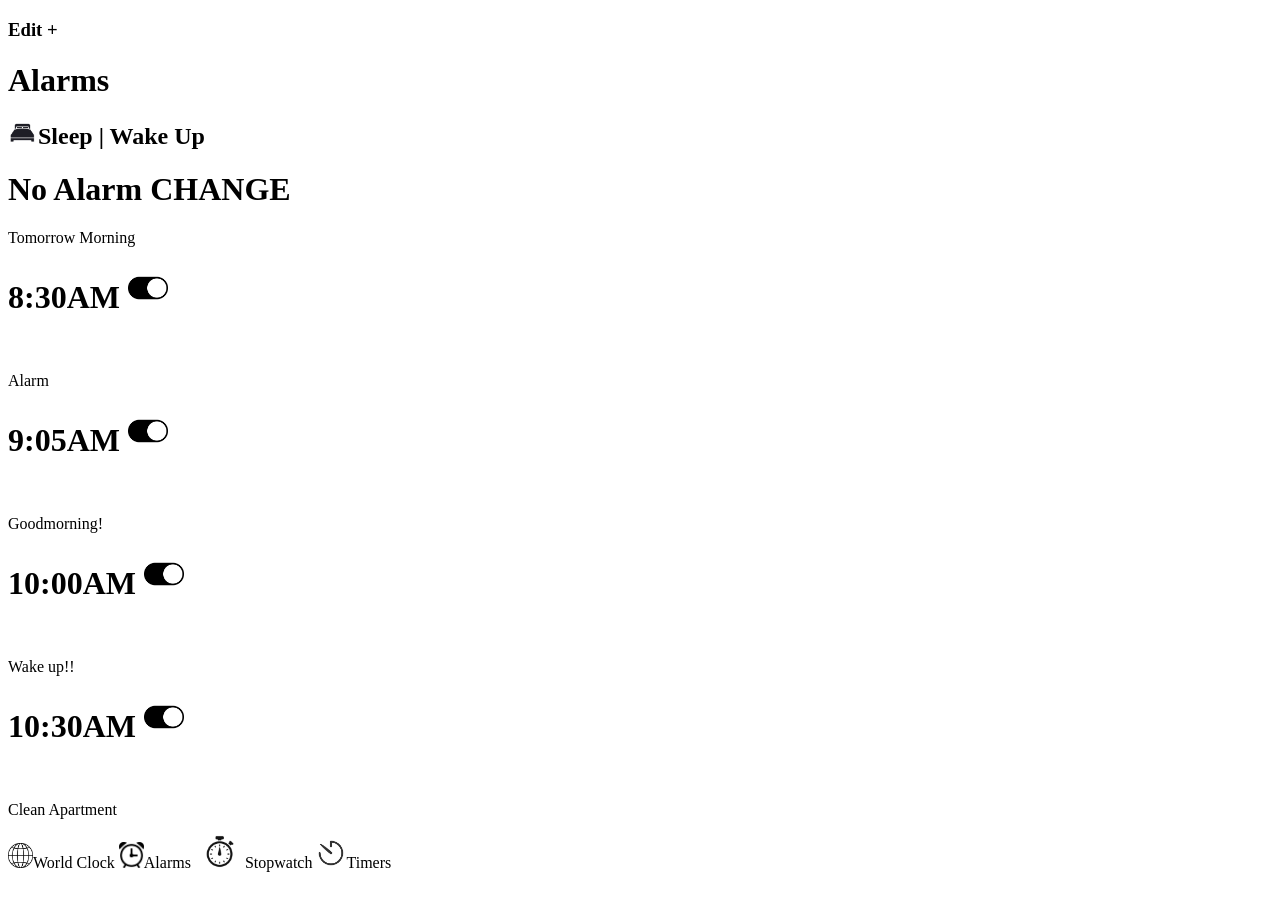
==== index.html @ 3549b413 "Add files via upload" ====
<!DOCTYPE html>
<html lang="en">
    <head>
        <title>Clock App</title>
    </head>
    <body>
       <h3>Edit +</h3>
        <h1><strong>Alarms</strong></h1>
        <h2><strong><a><img width="30" src="ClockAppIcons/bedicon.jpg" alt="Iphone Toggle icon"></a>Sleep | Wake Up</strong></h2>
       <h1>No Alarm CHANGE</h1>
       <p>Tomorrow Morning</p>
       <h1>8:30AM <a><img width="40" src="ClockAppIcons/toggleicon.jpg" alt="Iphone Toggle icon"></a></h1><br>
       <p>Alarm</p>
        <h1>9:05AM <a><img width="40" src="ClockAppIcons/toggleicon.jpg" alt="Iphone Toggle icon"></a></h1><br>
        <p>Goodmorning!</p>
        <h1>10:00AM <a><img width="40" src="ClockAppIcons/toggleicon.jpg" alt="Iphone Toggle icon"></a></h1><br>
        <p>Wake up!!</p>
        <h1>10:30AM <a><img width="40" src="ClockAppIcons/toggleicon.jpg" alt="Iphone Toggle icon"></a></h1><br>
        <p>Clean Apartment</p>

        <a><img width="25" src="ClockAppIcons/worldclockicon.jpg" alt="Icon of an outline of a globe only showing the ... lines north to south and east to west"></a>World Clock

        <a><img width="25" src="ClockAppIcons/alarmicon.png" alt="Icon of an outline of an Alarm clock"></a>Alarms

        <a><img width="50" src="ClockAppIcons/stopwatchicon.png" alt="Icon of an outline of a stopwatch"></a>Stopwatch

        <a><img width="30" src="ClockAppIcons/timericon.png" alt="Icon of an outline of a timer"></a>Timers
</body>
</html>
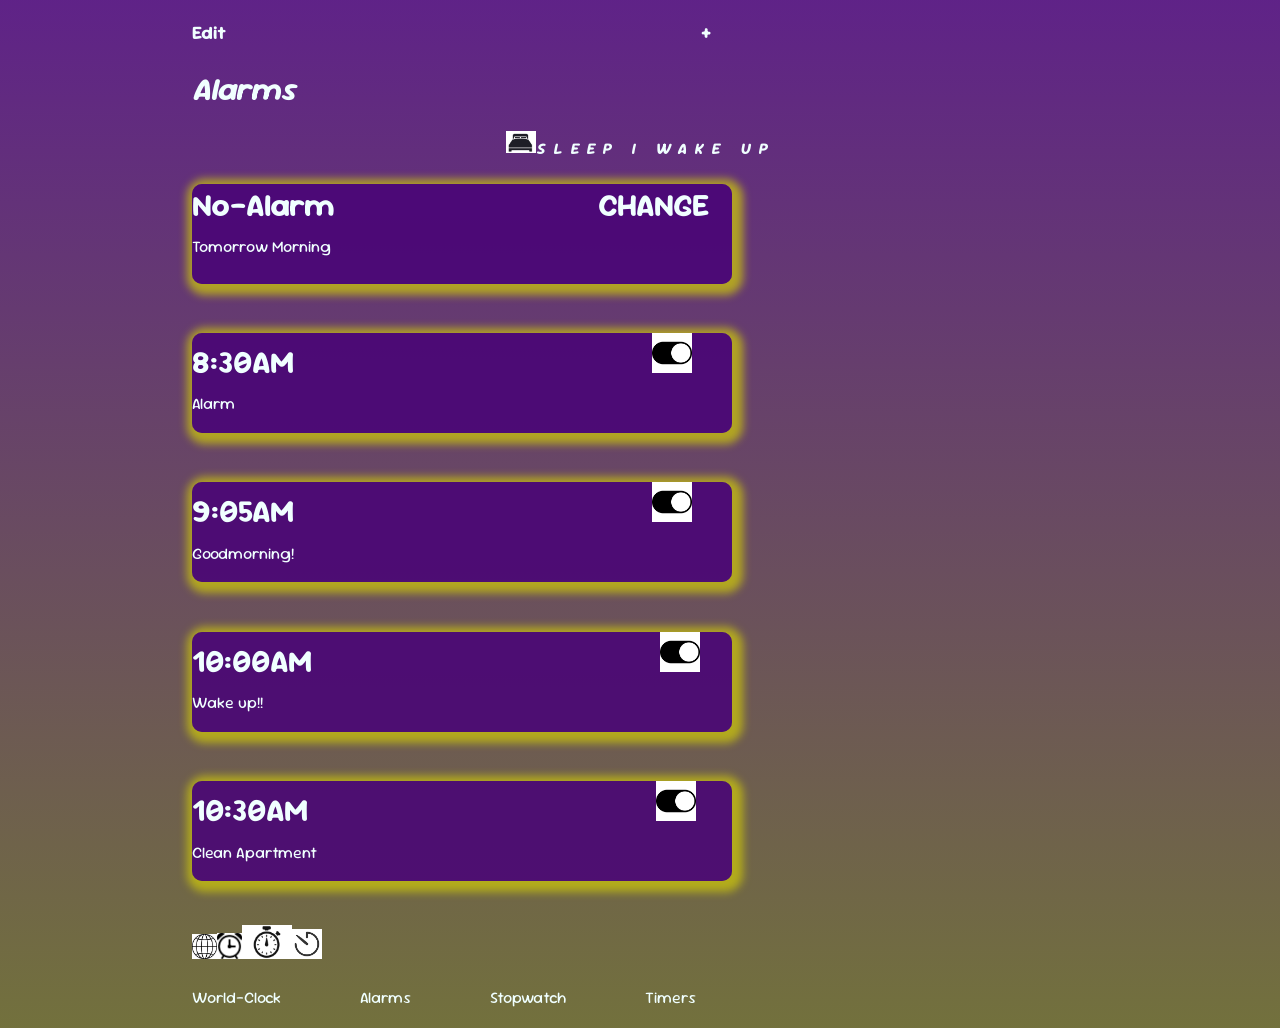
==== commit e055d418: "Add files via upload css add and html update" ====
--- a/index.html
+++ b/index.html
@@ -1,30 +1,33 @@
 <!DOCTYPE html>
 <html lang="en">
     <head>
+        <!--
+AI Use Disclosure:
+Tool(s): ChatGPT (free version)
+Purpose: to add linear gradient to background color, and identify what "Parse error" means and how to fix my code forth green bar! -->
         <title>Clock App</title>
+        <link rel="stylesheet" href="styles.css">
+        <link rel="preconnect" href="https://fonts.googleapis.com">
+<link rel="preconnect" href="https://fonts.gstatic.com" crossorigin>
+<link href="https://fonts.googleapis.com/css2?family=Sour+Gummy:ital,wght@0,100..900;1,100..900&display=swap" rel="stylesheet">
     </head>
     <body>
-       <h3>Edit +</h3>
+       <h3 class="one">Edit +</h3>
         <h1><strong>Alarms</strong></h1>
         <h2><strong><a><img width="30" src="ClockAppIcons/bedicon.jpg" alt="Iphone Toggle icon"></a>Sleep | Wake Up</strong></h2>
-       <h1>No Alarm CHANGE</h1>
-       <p>Tomorrow Morning</p>
-       <h1>8:30AM <a><img width="40" src="ClockAppIcons/toggleicon.jpg" alt="Iphone Toggle icon"></a></h1><br>
-       <p>Alarm</p>
-        <h1>9:05AM <a><img width="40" src="ClockAppIcons/toggleicon.jpg" alt="Iphone Toggle icon"></a></h1><br>
-        <p>Goodmorning!</p>
-        <h1>10:00AM <a><img width="40" src="ClockAppIcons/toggleicon.jpg" alt="Iphone Toggle icon"></a></h1><br>
-        <p>Wake up!!</p>
-        <h1>10:30AM <a><img width="40" src="ClockAppIcons/toggleicon.jpg" alt="Iphone Toggle icon"></a></h1><br>
-        <p>Clean Apartment</p>
+        <div class="a"><h1 class="one">No-Alarm CHANGE</h1>
+       <p>Tomorrow Morning</p></div></br>
+       <div class="b"><h1 class="two">8:30AM <a><img width="40" src="ClockAppIcons/toggleicon.jpg" alt="Iphone Toggle icon"></a></h1>
+       <p>Alarm</p></div></br>
+       <div class="b"><h1 class="two">9:05AM <a><img width="40" src="ClockAppIcons/toggleicon.jpg" alt="Iphone Toggle icon"></a></h1>
+        <p>Goodmorning!</p></div></br>
+        <div class="b"><h1 class="three">10:00AM <a><img width="40" src="ClockAppIcons/toggleicon.jpg" alt="Iphone Toggle icon"></a></h1>
+        <p>Wake up!!</p></div><br>
+        <div class="b"><h1 class="three">10:30AM <a><img width="40" src="ClockAppIcons/toggleicon.jpg" alt="Iphone Toggle icon"></a></h1>
+        <p>Clean Apartment</p></div><br>
 
-        <a><img width="25" src="ClockAppIcons/worldclockicon.jpg" alt="Icon of an outline of a globe only showing the ... lines north to south and east to west"></a>World Clock
-
-        <a><img width="25" src="ClockAppIcons/alarmicon.png" alt="Icon of an outline of an Alarm clock"></a>Alarms
-
-        <a><img width="50" src="ClockAppIcons/stopwatchicon.png" alt="Icon of an outline of a stopwatch"></a>Stopwatch
-
-        <a><img width="30" src="ClockAppIcons/timericon.png" alt="Icon of an outline of a timer"></a>Timers
+        <p><a><img width="25" src="ClockAppIcons/worldclockicon.jpg" alt="Icon of an outline of a globe only showing the ... lines north to south and east to west"><img width="25" src="ClockAppIcons/alarmicon.png" alt="Icon of an outline of an Alarm clock"><img width="50" src="ClockAppIcons/stopwatchicon.png" alt="Icon of an outline of a stopwatch"><img width="30" src="ClockAppIcons/timericon.png" alt="Icon of an outline of a timer"></a></p>
+            <p class="one">World-Clock Alarms Stopwatch Timers</p> 
 </body>
 </html>
 
--- a/styles.css
+++ b/styles.css
@@ -0,0 +1,64 @@
+div{
+    height: 100px;
+    width: 540px;
+    border-radius: 10px;
+    background-color: rgba(73, 4, 119, 0.88);
+    box-shadow: 3px 3px 8px 8px rgba(198, 192, 16, 0.78);
+}
+div.a {
+    line-height: 10%;
+  }
+  div.b {
+    line-height: 10%;
+  }
+  div.c {
+    line-height: 5%;
+  }
+h3.one {
+    word-spacing: 470px;
+  }
+  h1.one {
+    word-spacing: 255px;
+  }   
+  h1.two {
+    word-spacing: 350px;
+  }  
+  h1.three {
+    word-spacing: 340px;
+  }  
+  p.one {
+    word-spacing: 75px;
+  }  
+body {
+   font-family: "Sour Gummy", sans-serif;
+    font-size: 100%;
+    color:azure;
+    line-height: 175%;
+    margin: 0 15% 0;
+    background: linear-gradient(to bottom, rgba(73, 4, 119, 0.88), rgba(75, 73, 6, 0.78));
+    
+}
+
+h1 {
+    font-family: "Sour Gummy", sans-serif;
+  font: bold 1.5em "Sour Gummy", sans-serif;
+  font-size: 200%;
+  
+}
+h2 {
+  font-size: 1em;
+  text-transform: uppercase;
+  letter-spacing: .5em;
+  text-align:center;
+
+}
+
+strong {
+  font-style: italic;
+}
+
+
+
+
+
+
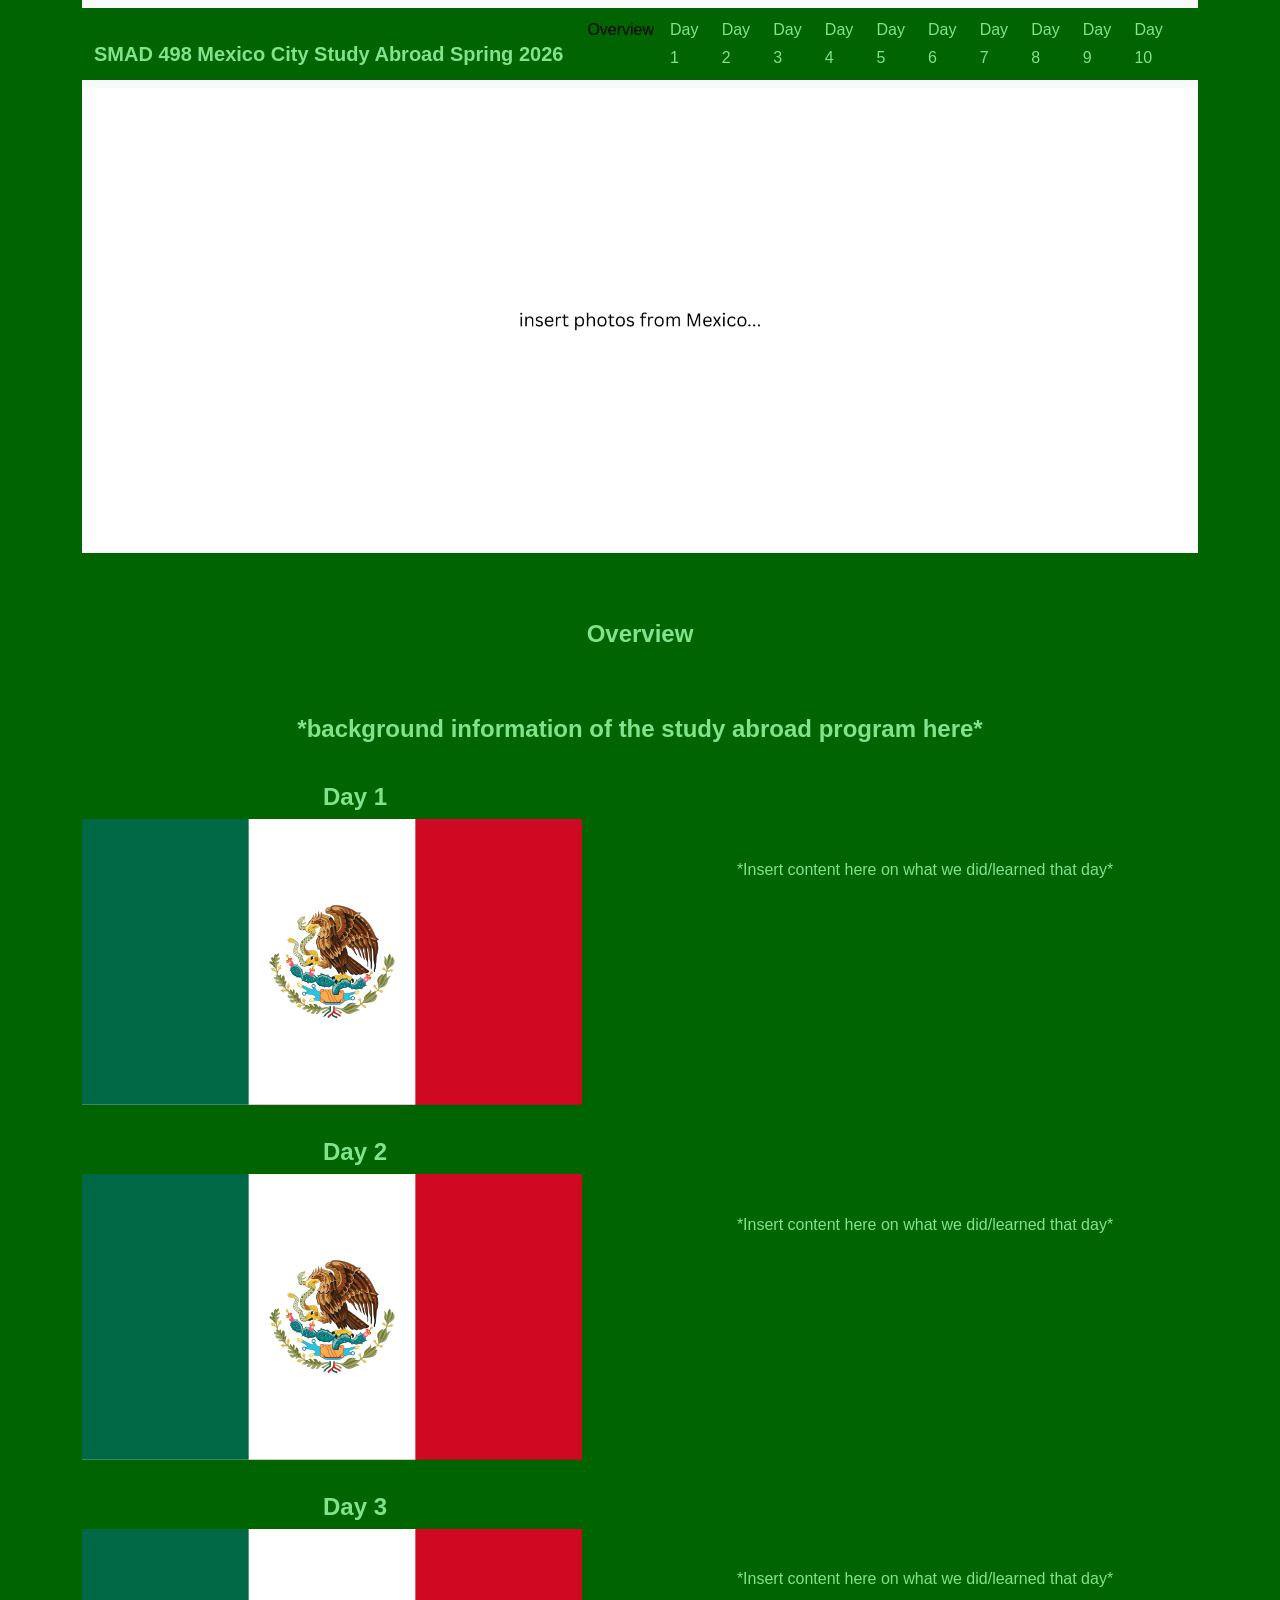
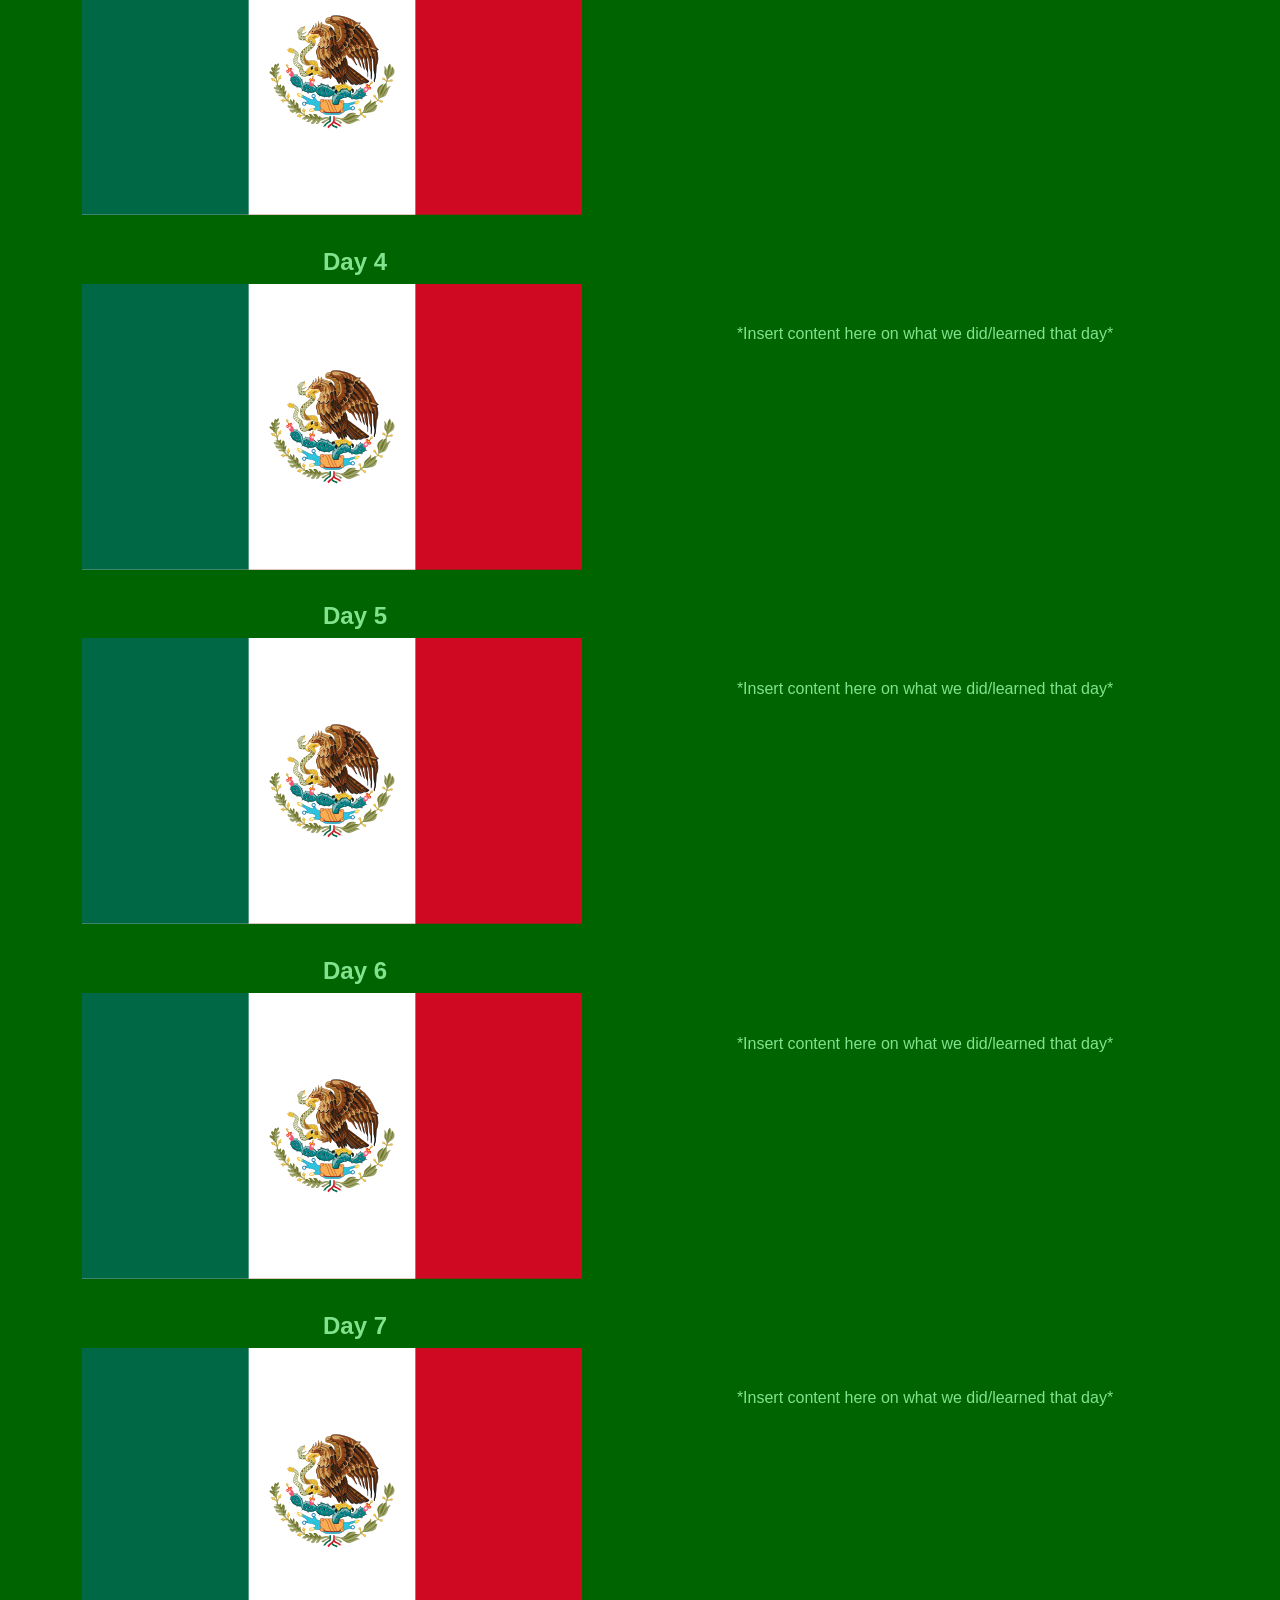
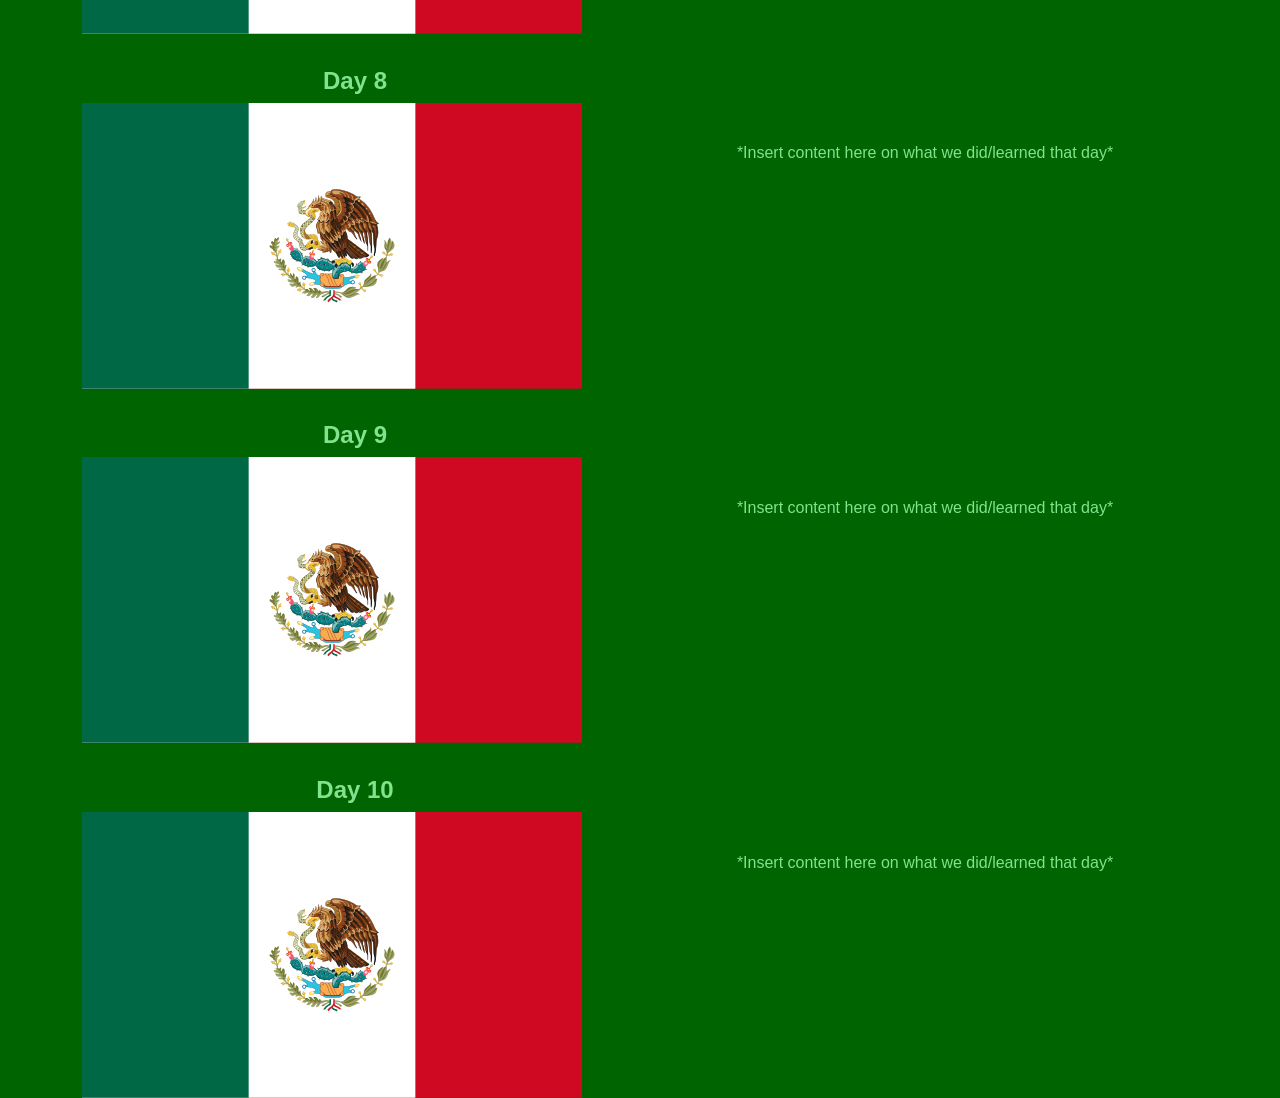
==== commit 736e3c16: "bootstrap submission changed project completely..." ====
--- a/index.html
+++ b/index.html
@@ -1,34 +1,207 @@
-<!DOCTYPE html>
+<!doctype html>
 <html lang="en">
-    <head>
-        <!--
+  <head>
+    <!--
 AI Use Disclosure:
 Tool(s): ChatGPT (free version)
-Purpose: to add linear gradient to background color, and identify what "Parse error" means and how to fix my code forth green bar! -->
-        <title>Clock App</title>
-        <link rel="stylesheet" href="styles.css">
-        <link rel="preconnect" href="https://fonts.googleapis.com">
-<link rel="preconnect" href="https://fonts.gstatic.com" crossorigin>
-<link href="https://fonts.googleapis.com/css2?family=Sour+Gummy:ital,wght@0,100..900;1,100..900&display=swap" rel="stylesheet">
-    </head>
-    <body>
-       <h3 class="one">Edit +</h3>
-        <h1><strong>Alarms</strong></h1>
-        <h2><strong><a><img width="30" src="ClockAppIcons/bedicon.jpg" alt="Iphone Toggle icon"></a>Sleep | Wake Up</strong></h2>
-        <div class="a"><h1 class="one">No-Alarm CHANGE</h1>
-       <p>Tomorrow Morning</p></div></br>
-       <div class="b"><h1 class="two">8:30AM <a><img width="40" src="ClockAppIcons/toggleicon.jpg" alt="Iphone Toggle icon"></a></h1>
-       <p>Alarm</p></div></br>
-       <div class="b"><h1 class="two">9:05AM <a><img width="40" src="ClockAppIcons/toggleicon.jpg" alt="Iphone Toggle icon"></a></h1>
-        <p>Goodmorning!</p></div></br>
-        <div class="b"><h1 class="three">10:00AM <a><img width="40" src="ClockAppIcons/toggleicon.jpg" alt="Iphone Toggle icon"></a></h1>
-        <p>Wake up!!</p></div><br>
-        <div class="b"><h1 class="three">10:30AM <a><img width="40" src="ClockAppIcons/toggleicon.jpg" alt="Iphone Toggle icon"></a></h1>
-        <p>Clean Apartment</p></div><br>
-
-        <p><a><img width="25" src="ClockAppIcons/worldclockicon.jpg" alt="Icon of an outline of a globe only showing the ... lines north to south and east to west"><img width="25" src="ClockAppIcons/alarmicon.png" alt="Icon of an outline of an Alarm clock"><img width="50" src="ClockAppIcons/stopwatchicon.png" alt="Icon of an outline of a stopwatch"><img width="30" src="ClockAppIcons/timericon.png" alt="Icon of an outline of a timer"></a></p>
-            <p class="one">World-Clock Alarms Stopwatch Timers</p> 
-</body>
+Purpose: ... -->
+    <meta charset="utf-8">
+    <meta name="viewport" content="width=device-width, initial-scale=1">
+    <meta name="description" content="CDMX SMAD 498 Study Abroad">
+    <meta name="author" content="Kamerin McCabe">
+    <title>CDMX SMAD 498 Study Abroad</title>
+
+   <!-- Bootstrap v5.3.8 -->
+   <!-- LOAD BOOTSTRAP CSS - DO NOT DELETE -->
+    <link href="https://cdn.jsdelivr.net/npm/bootstrap@5.3.8/dist/css/bootstrap.min.css" rel="stylesheet" integrity="sha384-sRIl4kxILFvY47J16cr9ZwB07vP4J8+LH7qKQnuqkuIAvNWLzeN8tE5YBujZqJLB" crossorigin="anonymous">
+   <!-- END LOADING BOOTSTRAP CSS -->
+    
+   <!-- Custom styles - add your own CSS to this stylesheet -->
+    <link href="style.css" rel="stylesheet">
+  </head>
+  <body>
+    <div class="container">
+      <div class="row">
+        <div class="col-lg-12">
+
+ <nav class="navbar navbar-expand-lg bg-body-tertiary">
+      <div class="container">
+        <a class="navbar-brand" href="#"><h1>SMAD 498 Mexico City Study Abroad Spring 2026</h1></a>
+        <button class="navbar-toggler" type="button" data-bs-toggle="collapse" data-bs-target="#navbarNav" aria-controls="navbarNav" aria-expanded="false" aria-label="Toggle navigation">
+          <span class="navbar-toggler-icon"></span>
+        </button>
+        <div class="collapse navbar-collapse" id="navbarNav">
+          <ul class="navbar-nav">
+          <li class="nav justify-content-center">
+
+            <li class="nav-item">
+              <a class="nav-link active" aria-current="page" href="#">Overview</a>
+            </li>
+            <li class="nav-item">
+              <a class="nav-link" href="#">Day 1</a>
+            </li>
+            <li class="nav-item">
+              <a class="nav-link" href="#">Day 2</a>
+            </li>
+            <li class="nav-item">
+              <a class="nav-link" href="#">Day 3</a>
+            </li>
+            <li class="nav-item">
+              <a class="nav-link" href="#">Day 4</a>
+            </li><li class="nav-item">
+              <a class="nav-link" href="#">Day 5</a>
+            </li><li class="nav-item">
+              <a class="nav-link" href="#">Day 6</a>
+            </li><li class="nav-item">
+              <a class="nav-link" href="#">Day 7</a>
+            </li><li class="nav-item">
+              <a class="nav-link" href="#">Day 8</a>
+            </li><li class="nav-item">
+              <a class="nav-link" href="#">Day 9</a>
+            </li><li class="nav-item">
+              <a class="nav-link" href="#">Day 10</a>
+            </li>
+          </ul>
+        </div>
+      </div>
+    </nav> <!--nav bar end-->
+  
+  <div class="row"><div class="col-lg-12">
+    <div id="carouselExample" class="carousel slide">
+      <div class="carousel-inner">
+        <div class="carousel-item active">
+          <img src="1.png" class="d-block w-100" alt="mexico1">
+        </div>
+        <div class="carousel-item">
+          <img src="2.png" class="d-block w-100" alt="mexico2">
+        </div>
+        <div class="carousel-item">
+          <img src="3.png" class="d-block w-100" alt="mexico3">
+        </div>
+      </div>
+      <button class="carousel-control-prev" type="button" data-bs-target="#carouselExample" data-bs-slide="prev">
+        <span class="carousel-control-prev-icon" aria-hidden="true"></span>
+        <span class="visually-hidden">Previous</span>
+      </button>
+      <button class="carousel-control-next" type="button" data-bs-target="#carouselExample" data-bs-slide="next">
+        <span class="carousel-control-next-icon" aria-hidden="true"></span>
+        <span class="visually-hidden">Next</span>
+      </button></div>
+    </div> <!--carousel end-->
+  </div> <!--row end-->
+  <div class="row">
+<div class="col-lg-12">
+<h2>Overview</h2> 
+<h2>*background information of the study abroad program here*</h2>
+</div> <!--end overview content-->
+</div> <!--row overview end-->
+
+<div class="row">
+<div class="col-lg-6">
+<h2>Day 1</h2>
+<img src="500px-Flag_of_Mexico.svg.png" alt="...">
+</div> <!-- end day 1 photo-->
+<div class="col-lg-6">
+  <h3>*Insert content here on what we did/learned that day*</h3>
+</div> <!-- end day 1 content-->
+</div> <!--row day 1 end-->
+
+<div class="row">
+  <div class="col-lg-6">
+    <h2>Day 2</h2>
+    <img src="500px-Flag_of_Mexico.svg.png" alt="...">
+  </div> <!-- end day 2 photo-->
+  <div class="col-lg-6">
+  <h3>*Insert content here on what we did/learned that day*</h3>
+  </div> <!-- end day 2 content-->
+  </div> <!--row day 2 end-->
+
+  <div class="row">
+    <div class="col-lg-6">
+      <h2>Day 3</h2>
+      <img src="500px-Flag_of_Mexico.svg.png" alt="...">
+    </div> <!-- end day 3 photo-->
+    <div class="col-lg-6">
+      <h3>*Insert content here on what we did/learned that day*</h3>
+    </div> <!-- end day 3 content-->
+    </div> <!--row day 3 end-->
+
+    <div class="row">
+      <div class="col-lg-6">
+        <h2>Day 4</h2>
+        <img src="500px-Flag_of_Mexico.svg.png" alt="...">
+      </div> <!-- end day 4 photo-->
+      <div class="col-lg-6">
+        <h3>*Insert content here on what we did/learned that day*</h3>
+      </div> <!-- end day 4 content-->
+      </div> <!--row day 4 end-->
+
+      <div class="row">
+        <div class="col-lg-6">
+          <h2>Day 5</h2>
+          <img src="500px-Flag_of_Mexico.svg.png" alt="...">
+        </div> <!-- end day 5 photo-->
+        <div class="col-lg-6">
+          <h3>*Insert content here on what we did/learned that day*</h3>
+        </div> <!-- end day 5 content-->
+        </div> <!--row day 5 end-->
+
+        <div class="row">
+          <div class="col-lg-6">
+            <h2>Day 6</h2>
+            <img src="500px-Flag_of_Mexico.svg.png" alt="...">
+          </div> <!-- end day 6 photo-->
+          <div class="col-lg-6">
+            <h3>*Insert content here on what we did/learned that day*</h3>
+          </div> <!-- end day 6 content-->
+          </div> <!--row day 6 end-->
+
+          <div class="row">
+            <div class="col-lg-6">
+              <h2>Day 7</h2>
+              <img src="500px-Flag_of_Mexico.svg.png" alt="...">
+            </div> <!-- end day 7 photo-->
+            <div class="col-lg-6">
+              <h3>*Insert content here on what we did/learned that day*</h3>
+            </div> <!-- end day 7 content-->
+            </div> <!--row day 7 end-->
+
+            <div class="row">
+              <div class="col-lg-6">
+                <h2>Day 8</h2>
+                <img src="500px-Flag_of_Mexico.svg.png" alt="...">
+              </div> <!-- end day 8 photo-->
+              <div class="col-lg-6">
+                <h3>*Insert content here on what we did/learned that day*</h3>
+              </div> <!-- end day 8 content-->
+              </div> <!--row day 8 end-->
+              <div class="row">
+                <div class="col-lg-6">
+                  <h2>Day 9</h2>
+                  <img src="500px-Flag_of_Mexico.svg.png" alt="...">
+                </div> <!-- end day 9 photo-->
+                <div class="col-lg-6">
+                  <h3>*Insert content here on what we did/learned that day*</h3>
+                </div> <!-- end day 9 content-->
+                </div> <!--row day 9 end-->
+
+                <div class="row">
+                  <div class="col-lg-6">
+                    <h2>Day 10</h2>
+                    <img src="500px-Flag_of_Mexico.svg.png" alt="...">
+                  </div> <!-- end day 10 photo-->
+                  <div class="col-lg-6">
+                    <h3>*Insert content here on what we did/learned that day*</h3>
+                  </div> <!-- end day 10 content-->
+                  </div> <!--row day 10 end-->
+                </div>
+              </div>
+    </div> <!--container end-->
+
+
+<!-- LOAD BOOTSTRAP JAVASCRIPT - DO NOT DELETE -->
+<script src="https://cdn.jsdelivr.net/npm/bootstrap@5.3.8/dist/js/bootstrap.bundle.min.js" integrity="sha384-FKyoEForCGlyvwx9Hj09JcYn3nv7wiPVlz7YYwJrWVcXK/BmnVDxM+D2scQbITxI" crossorigin="anonymous"></script>
+<!-- END LOADING BOOTSTRAP JAVASCRIPT -->
+      
+  </body>
 </html>
-
-
--- a/style.css
+++ b/style.css
@@ -0,0 +1,56 @@
+/* ADD YOUR CUSTOM CSS TO THIS FILE BELOW */
+
+
+body{
+    background-color: darkgreen;
+    font-family: "Sour Gummy", sans-serif;
+    font-size: 100%;
+    color:#82e28d;
+    line-height: 175%;
+    
+}
+.nav-link{
+    display: block;
+    font-family: "Sour Gummy", sans-serif;
+    color:#82e28d
+   
+}
+    
+h1 {
+    font-family: "Sour Gummy", sans-serif;
+  font: bold 1.5em "Sour Gummy", sans-serif;
+  font-size: 100%;
+  text-align: center;
+  margin-top: 6%;
+  color: #82e28d;
+  
+}
+h2 {
+    font-family: "Sour Gummy", sans-serif;
+    font: bold 1.5em "Sour Gummy", sans-serif;
+    font-size: 150%;
+    text-align: center;
+    margin-top: 6%;
+    color: #82e28d;
+
+
+}
+h3{
+    font-family: "Sour Gummy", sans-serif;
+  font-size: 1em;
+  letter-spacing: 0em;
+  text-align:center;
+  margin-top: 20%;
+  margin-bottom: 10%;
+}
+h4{
+    font-family: "Sour Gummy", sans-serif;
+    font-size: 1em;
+    letter-spacing: 0em;
+    text-align:center;
+    margin-bottom: 10%;
+}
+div{
+    background-color: darkgreen;
+    
+}
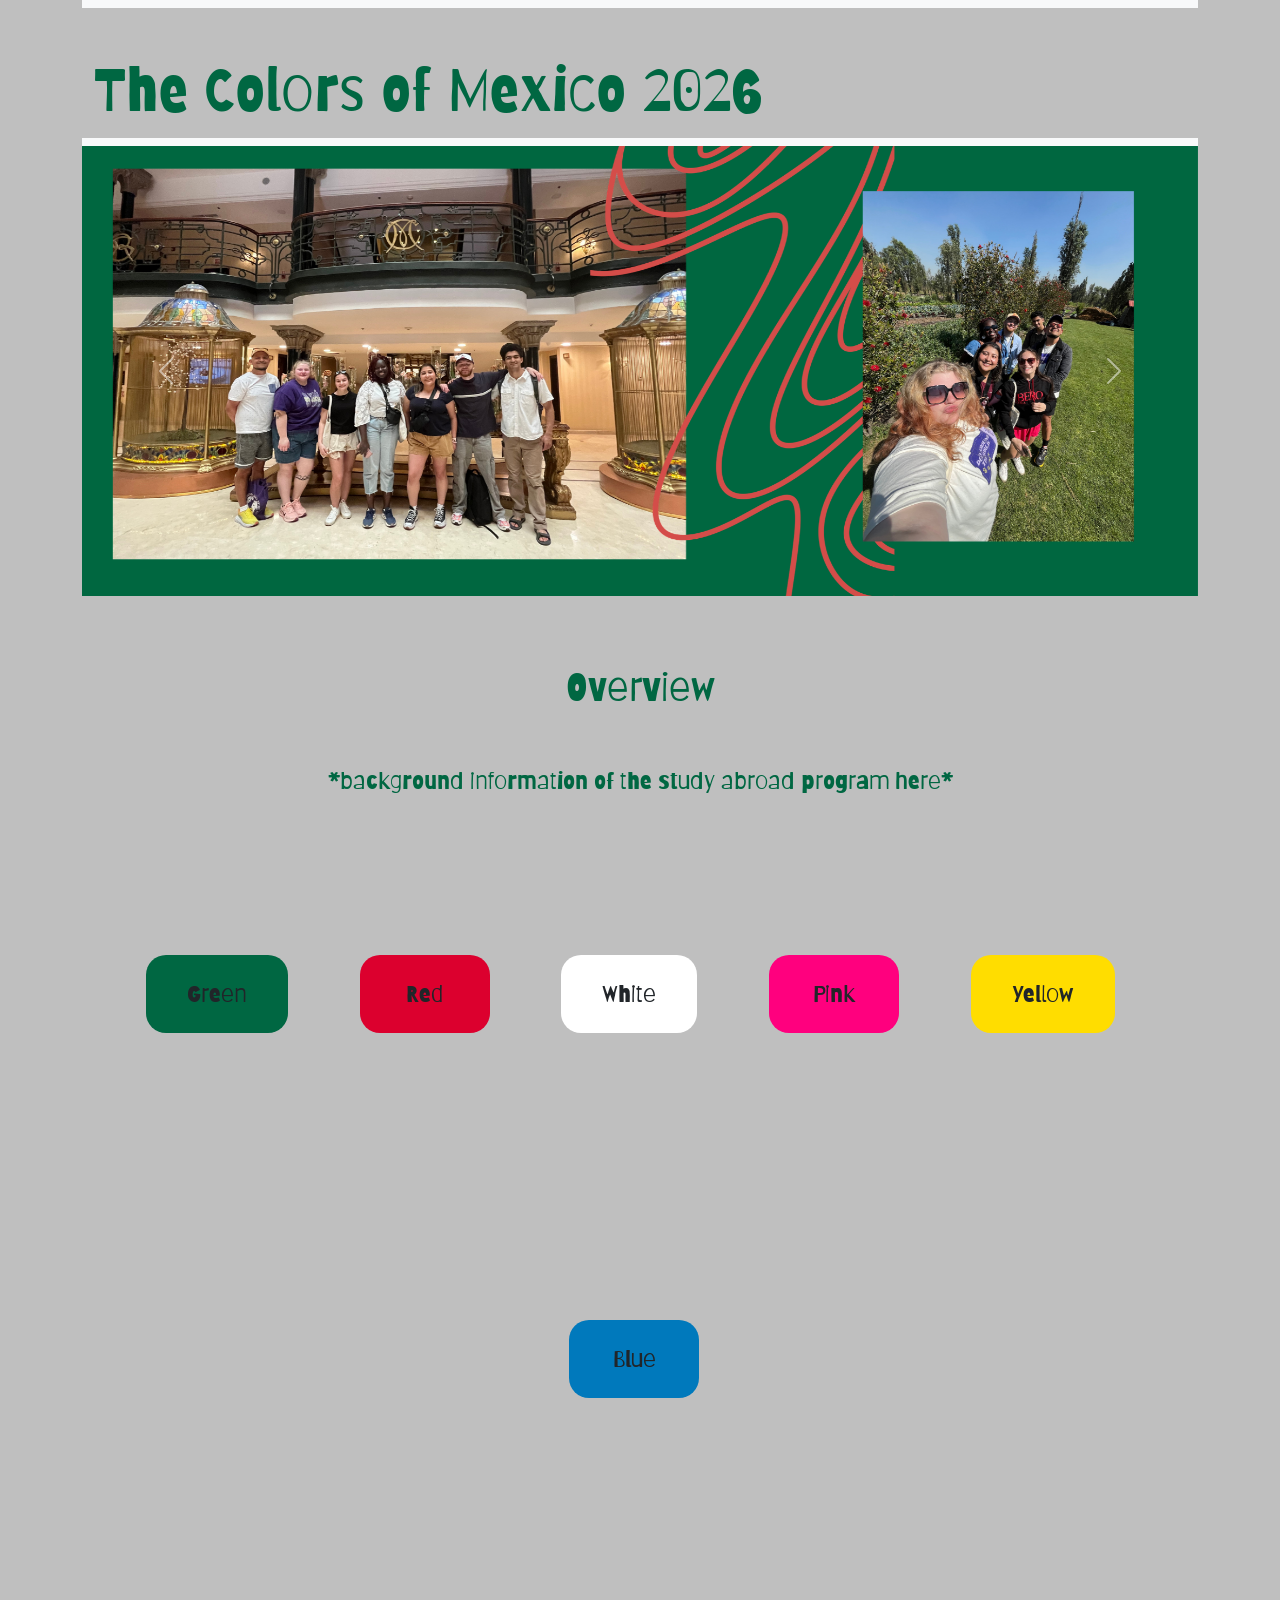
==== commit 1b3905f1: "Add files via upload updated "colors of Mexico" website" ====
--- a/index.html
+++ b/index.html
@@ -3,7 +3,7 @@
   <head>
     <!--
 AI Use Disclosure:
-Tool(s): ChatGPT (free version)
+Tool(s): Claude (Free Version), Google Gemini (Free Version), ChatGPT (Free Version)
 Purpose: ... -->
     <meta charset="utf-8">
     <meta name="viewport" content="width=device-width, initial-scale=1">
@@ -18,49 +18,21 @@
     
    <!-- Custom styles - add your own CSS to this stylesheet -->
     <link href="style.css" rel="stylesheet">
+    <link rel="preconnect" href="https://fonts.googleapis.com">
+<link rel="preconnect" href="https://fonts.gstatic.com" crossorigin>
+<link href="https://fonts.googleapis.com/css2?family=Barriecito&display=swap" rel="stylesheet">
   </head>
   <body>
     <div class="container">
       <div class="row">
         <div class="col-lg-12">
 
- <nav class="navbar navbar-expand-lg bg-body-tertiary">
+ <nav class="navbar bg-body-tertiary">
       <div class="container">
-        <a class="navbar-brand" href="#"><h1>SMAD 498 Mexico City Study Abroad Spring 2026</h1></a>
-        <button class="navbar-toggler" type="button" data-bs-toggle="collapse" data-bs-target="#navbarNav" aria-controls="navbarNav" aria-expanded="false" aria-label="Toggle navigation">
-          <span class="navbar-toggler-icon"></span>
-        </button>
+        <a class="navbar-brand" href="#"><h1>The Colors of Mexico 2026</h1></a>
         <div class="collapse navbar-collapse" id="navbarNav">
           <ul class="navbar-nav">
           <li class="nav justify-content-center">
-
-            <li class="nav-item">
-              <a class="nav-link active" aria-current="page" href="#">Overview</a>
-            </li>
-            <li class="nav-item">
-              <a class="nav-link" href="#">Day 1</a>
-            </li>
-            <li class="nav-item">
-              <a class="nav-link" href="#">Day 2</a>
-            </li>
-            <li class="nav-item">
-              <a class="nav-link" href="#">Day 3</a>
-            </li>
-            <li class="nav-item">
-              <a class="nav-link" href="#">Day 4</a>
-            </li><li class="nav-item">
-              <a class="nav-link" href="#">Day 5</a>
-            </li><li class="nav-item">
-              <a class="nav-link" href="#">Day 6</a>
-            </li><li class="nav-item">
-              <a class="nav-link" href="#">Day 7</a>
-            </li><li class="nav-item">
-              <a class="nav-link" href="#">Day 8</a>
-            </li><li class="nav-item">
-              <a class="nav-link" href="#">Day 9</a>
-            </li><li class="nav-item">
-              <a class="nav-link" href="#">Day 10</a>
-            </li>
           </ul>
         </div>
       </div>
@@ -70,13 +42,13 @@
     <div id="carouselExample" class="carousel slide">
       <div class="carousel-inner">
         <div class="carousel-item active">
-          <img src="1.png" class="d-block w-100" alt="mexico1">
+          <img src="mex1.png" class="d-block w-100" alt="mexico1">
         </div>
         <div class="carousel-item">
-          <img src="2.png" class="d-block w-100" alt="mexico2">
+          <img src="mex2.png" class="d-block w-100" alt="mexico2">
         </div>
         <div class="carousel-item">
-          <img src="3.png" class="d-block w-100" alt="mexico3">
+          <img src="mex3.png" class="d-block w-100" alt="mexico3">
         </div>
       </div>
       <button class="carousel-control-prev" type="button" data-bs-target="#carouselExample" data-bs-slide="prev">
@@ -92,116 +64,162 @@
   <div class="row">
 <div class="col-lg-12">
 <h2>Overview</h2> 
-<h2>*background information of the study abroad program here*</h2>
+<h3>*background information of the study abroad program here*</h3>
 </div> <!--end overview content-->
 </div> <!--row overview end-->
 
-<div class="row">
-<div class="col-lg-6">
-<h2>Day 1</h2>
-<img src="500px-Flag_of_Mexico.svg.png" alt="...">
-</div> <!-- end day 1 photo-->
-<div class="col-lg-6">
-  <h3>*Insert content here on what we did/learned that day*</h3>
-</div> <!-- end day 1 content-->
-</div> <!--row day 1 end-->
-
-<div class="row">
-  <div class="col-lg-6">
-    <h2>Day 2</h2>
-    <img src="500px-Flag_of_Mexico.svg.png" alt="...">
-  </div> <!-- end day 2 photo-->
-  <div class="col-lg-6">
-  <h3>*Insert content here on what we did/learned that day*</h3>
-  </div> <!-- end day 2 content-->
-  </div> <!--row day 2 end-->
-
-  <div class="row">
-    <div class="col-lg-6">
-      <h2>Day 3</h2>
-      <img src="500px-Flag_of_Mexico.svg.png" alt="...">
-    </div> <!-- end day 3 photo-->
-    <div class="col-lg-6">
-      <h3>*Insert content here on what we did/learned that day*</h3>
-    </div> <!-- end day 3 content-->
-    </div> <!--row day 3 end-->
-
-    <div class="row">
-      <div class="col-lg-6">
-        <h2>Day 4</h2>
-        <img src="500px-Flag_of_Mexico.svg.png" alt="...">
-      </div> <!-- end day 4 photo-->
-      <div class="col-lg-6">
-        <h3>*Insert content here on what we did/learned that day*</h3>
-      </div> <!-- end day 4 content-->
-      </div> <!--row day 4 end-->
-
-      <div class="row">
-        <div class="col-lg-6">
-          <h2>Day 5</h2>
-          <img src="500px-Flag_of_Mexico.svg.png" alt="...">
-        </div> <!-- end day 5 photo-->
-        <div class="col-lg-6">
-          <h3>*Insert content here on what we did/learned that day*</h3>
-        </div> <!-- end day 5 content-->
-        </div> <!--row day 5 end-->
-
-        <div class="row">
-          <div class="col-lg-6">
-            <h2>Day 6</h2>
-            <img src="500px-Flag_of_Mexico.svg.png" alt="...">
-          </div> <!-- end day 6 photo-->
-          <div class="col-lg-6">
-            <h3>*Insert content here on what we did/learned that day*</h3>
-          </div> <!-- end day 6 content-->
-          </div> <!--row day 6 end-->
-
-          <div class="row">
-            <div class="col-lg-6">
-              <h2>Day 7</h2>
-              <img src="500px-Flag_of_Mexico.svg.png" alt="...">
-            </div> <!-- end day 7 photo-->
-            <div class="col-lg-6">
-              <h3>*Insert content here on what we did/learned that day*</h3>
-            </div> <!-- end day 7 content-->
-            </div> <!--row day 7 end-->
-
-            <div class="row">
-              <div class="col-lg-6">
-                <h2>Day 8</h2>
-                <img src="500px-Flag_of_Mexico.svg.png" alt="...">
-              </div> <!-- end day 8 photo-->
-              <div class="col-lg-6">
-                <h3>*Insert content here on what we did/learned that day*</h3>
-              </div> <!-- end day 8 content-->
-              </div> <!--row day 8 end-->
-              <div class="row">
-                <div class="col-lg-6">
-                  <h2>Day 9</h2>
-                  <img src="500px-Flag_of_Mexico.svg.png" alt="...">
-                </div> <!-- end day 9 photo-->
-                <div class="col-lg-6">
-                  <h3>*Insert content here on what we did/learned that day*</h3>
-                </div> <!-- end day 9 content-->
-                </div> <!--row day 9 end-->
-
-                <div class="row">
-                  <div class="col-lg-6">
-                    <h2>Day 10</h2>
-                    <img src="500px-Flag_of_Mexico.svg.png" alt="...">
-                  </div> <!-- end day 10 photo-->
-                  <div class="col-lg-6">
-                    <h3>*Insert content here on what we did/learned that day*</h3>
-                  </div> <!-- end day 10 content-->
-                  </div> <!--row day 10 end-->
-                </div>
-              </div>
-    </div> <!--container end-->
+<div class="row mt-5 mb-5">
+  <div class="col-12 d-flex justify-content-center flex-wrap gap-2">
+    
+    <button type="button" class="btn btn-green btn-lg" data-bs-toggle="modal" data-bs-target="#modalGreen">Green</button>
+  <br>
+    <button type="button" class="btn btn-red" data-bs-target="#modalRed" data-bs-toggle="modal">Red</button>
+  <br>
+    <button type="button" class="btn btn-white" data-bs-target="#modalWhite" data-bs-toggle="modal">White</button>
+  <br>
+    <button type="button" class="btn btn-pink" data-bs-target="#modalPink" data-bs-toggle="modal">Pink</button>
+  <br>
+    <button type="button" class="btn btn-yellow" data-bs-target="#modalYellow" data-bs-toggle="modal">Yellow</button>
+  <br>
+    <button type="button" class="btn btn-blue" data-bs-target="#modalBlue" data-bs-toggle="modal">Blue</button>
+
+  </div>
+</div>
+
+<!-- Button trigger modal -->
+
+
+<!-- Modal1-->
+<div class="modal fade" id="modalGreen" role="dialog" data-bs-backdrop="static" data-bs-keyboard="false" tabindex="-1" aria-labelledby="staticBackdropLabel1" aria-hidden="true">
+  <div class="modal-dialog modal-lg">
+    <div class="modal-content">
+      <div class="modal-header">
+        <h4 class="modal-title fs-5" id="staticBackdropLabel1">Green</h4>
+        <button type="button" class="btn-close" data-bs-dismiss="modal" aria-label="Close"></button>
+      </div>
+      <div class="modal-body">
+        <img src="green.png" alt="collage of photos containing green content from the trip to mexico.">
+      </div>
+      <div class="modal-footer">
+        <button type="button" class="btn btn-secondary" data-bs-dismiss="modal">Close</button>
+      </div>
+    </div>
+  </div>
+</div>
+<!--Modal 1end-->
+
+<!-- Button trigger modal -->
+
+<!-- Modal 2-->
+<div class="modal fade" id="modalRed" role="dialog" data-bs-backdrop="static" data-bs-keyboard="false" tabindex="-1" aria-labelledby="staticBackdropLabel2" aria-hidden="true">
+  <div class="modal-dialog modal-lg">
+    <div class="modal-content">
+      <div class="modal-header">
+        <h4 class="modal-title fs-5" id="staticBackdropLabel2">Red</h4>
+        <button type="button" class="btn-close" data-bs-dismiss="modal" aria-label="Close"></button>
+      </div>
+      <div class="modal-body">
+        <img src="red.png" alt="collage of photos containing red content from the trip to mexico.">
+      </div>
+      <div class="modal-footer">
+        <button type="button" class="btn btn-secondary" data-bs-dismiss="modal">Close</button>
+      </div>
+    </div>
+  </div>
+</div>
+<!--Modal 2end-->
+
+<!-- Button trigger modal -->
+
+<!-- Modal 3-->
+<div class="modal fade" id="modalWhite" role="dialog" data-bs-backdrop="static" data-bs-keyboard="false" tabindex="-1" aria-labelledby="staticBackdropLabel3" aria-hidden="true">
+  <div class="modal-dialog modal-lg">
+    <div class="modal-content">
+      <div class="modal-header">
+        <h4 class="modal-title fs-5" id="staticBackdropLabel3">White</h4>
+        <button type="button" class="btn-close" data-bs-dismiss="modal" aria-label="Close"></button>
+      </div>
+      <div class="modal-body">
+        <img src="white.png" alt="collage of photos containing white content from the trip to mexico.">
+      </div>
+      <div class="modal-footer">
+        <button type="button" class="btn btn-secondary" data-bs-dismiss="modal">Close</button>
+      </div>
+    </div>
+  </div>
+</div>
+<!--Modal 3end-->
+
+<!-- Button trigger modal -->
+
+<!-- Modal 4-->
+<div class="modal fade" id="modalPink" role="dialog" data-bs-backdrop="static" data-bs-keyboard="false" tabindex="-1" aria-labelledby="staticBackdropLabel4" aria-hidden="true">
+  <div class="modal-dialog modal-lg">
+    <div class="modal-content">
+      <div class="modal-header">
+        <h4 class="modal-title fs-5" id="staticBackdropLabel4">Pink</h4>
+        <button type="button" class="btn-close" data-bs-dismiss="modal" aria-label="Close"></button>
+      </div>
+      <div class="modal-body">
+        <img src="pink.png" alt="collage of photos containing pink content from the trip to mexico.">
+      </div>
+      <div class="modal-footer">
+        <button type="button" class="btn btn-secondary" data-bs-dismiss="modal">Close</button>
+      </div>
+    </div>
+  </div>
+</div>
+<!--Modal 4end-->
+
+<!-- Button trigger modal -->
+
+<!-- Modal5 -->
+<div class="modal fade" id="modalYellow" role="dialog" data-bs-backdrop="static" data-bs-keyboard="false" tabindex="-1" aria-labelledby="staticBackdropLabel5" aria-hidden="true">
+  <div class="modal-dialog modal-lg">
+    <div class="modal-content">
+      <div class="modal-header">
+        <h4 class="modal-title fs-5" id="staticBackdropLabel5">Yellow</h4>
+        <button type="button" class="btn-close" data-bs-dismiss="modal" aria-label="Close"></button>
+      </div>
+      <div class="modal-body">
+        <img src="yellow.png" alt="collage of photos containing yellow content from the trip to mexico.">
+      </div>
+      <div class="modal-footer">
+        <button type="button" class="btn btn-secondary" data-bs-dismiss="modal">Close</button>
+      </div>
+    </div>
+  </div>
+</div>
+<!--Modal 5end-->
+
+<!-- Button trigger modal -->
+
+<!-- Modal 6-->
+<div class="modal fade" id="modalBlue" role="dialog" data-bs-backdrop="static" data-bs-keyboard="false" tabindex="-1" aria-labelledby="staticBackdropLabel6" aria-hidden="true">
+  <div class="modal-dialog modal-lg">
+    <div class="modal-content">
+      <div class="modal-header">
+        <h4 class="modal-title fs-5" id="staticBackdropLabel6">Blue</h4>
+        <button type="button" class="btn-close" data-bs-dismiss="modal" aria-label="Close"></button>
+      </div>
+      <div class="modal-body">
+        <img src="blue.png" alt="collage of photos containing blue content from the trip to mexico.">
+      </div>
+      <div class="modal-footer">
+        <button type="button" class="btn btn-secondary" data-bs-dismiss="modal">Close</button>
+      </div>
+    </div>
+  </div>
+</div>
+<!--Modal 6end-->
+
 
 
 <!-- LOAD BOOTSTRAP JAVASCRIPT - DO NOT DELETE -->
 <script src="https://cdn.jsdelivr.net/npm/bootstrap@5.3.8/dist/js/bootstrap.bundle.min.js" integrity="sha384-FKyoEForCGlyvwx9Hj09JcYn3nv7wiPVlz7YYwJrWVcXK/BmnVDxM+D2scQbITxI" crossorigin="anonymous"></script>
 <!-- END LOADING BOOTSTRAP JAVASCRIPT -->
-      
+        </div>
+      </div>
+    </div> 
   </body>
 </html>
--- a/style.css
+++ b/style.css
@@ -1,56 +1,188 @@
 /* ADD YOUR CUSTOM CSS TO THIS FILE BELOW */
 
 
+img {
+    width: 750px;       /* fixed width */
+    height: 450px;      /* fixed height */
+  }
+
+.barriecito-regular {
+    font-family: "Barriecito", system-ui;
+    font-weight: 400;
+    font-style: normal;
+  }
+  
+
+.d-flex .btn {
+    padding: 20px 40px;   /* Top/Bottom: 20px | Left/Right: 40px */
+    font-size: 1.5rem;    /* Makes the text larger, which pushes the button bigger */
+    min-width: 130px;     /* Ensures all buttons are at least this wide */
+    border-radius: 20px;  /* Optional: makes the corners slightly rounded */
+}
+
+
+.modal.fade2 {
+    background-color: #dc002e;
+}
+
+
+.btn.btn-red {
+    background-color: #dc002e;
+    margin-bottom: 25%;
+    margin-right: 3%;
+    margin-left: 2%;
+}
+
+
+
+.btn.btn-green {
+    background-color: #006742;
+    margin-bottom: 25%;
+    margin-right: 3%;
+    margin-left: 2%;
+}
+
+
+.btn.btn-blue {
+    background-color: #0079bc;
+    margin-bottom: 25%;
+    margin-right: 3%;
+    margin-left: 2%;
+}
+
+.btn.btn-yellow {
+    background-color: #ffdd00;
+    margin-bottom: 25%;
+    margin-right: 3%;
+    margin-left: 2%;
+}
+
+
+.btn.btn-white {
+    background-color: #ffffff;
+    margin-bottom: 25%;
+    margin-right: 3%;
+    margin-left: 2%;
+}
+
+.btn.btn-pink {
+    background-color: rgb(255, 0, 126);
+    margin-bottom: 25%;
+    margin-right: 3%;
+    margin-left: 2%;
+}
+
+.bs-btn-bg {
+    background-color: #006742;
+    margin-bottom: 25%;
+    margin-right: 3%;
+    margin-left: 2%;
+}
+
+.btn.btn-primary {background: color #006742; 
+    Color: rgb(255, 255, 255); }
+
+.bg-body-tertiary {background-color: black;
+}
+
+.modal.fade {
+    background-color: #bfbfbf;
+    color: #000000;
+}
+    
+.modal.fade2 {
+    background-color: bisque;
+}
+
+
+#modalGreen .modal-content {
+    background-color: #006742;
+    color: #ffffff;
+}
+
+#modalPink .modal-content {
+    background-color: rgb(255, 0, 126);
+}
+
+#modalRed .modal-content {
+    background-color: #dc002e;
+}
+#modalWhite .modal-content {
+    background-color: #ffffff;
+}
+#modalYellow .modal-content {
+    background-color: #ffdd00;
+}
+#modalBlue .modal-content {
+    background-color: #0079bc;
+}
 body{
-    background-color: darkgreen;
-    font-family: "Sour Gummy", sans-serif;
-    font-size: 100%;
-    color:#82e28d;
+    background-color: rgb(191, 191, 191);
+    font-family: "Barriecito", system-ui;
+    font-weight: 400;
+    font-style: normal;
+    color:#ffffff;
     line-height: 175%;
     
 }
+
+
+
 .nav-link{
     display: block;
-    font-family: "Sour Gummy", sans-serif;
-    color:#82e28d
+    font-family: "Barriecito", system-ui;
+    font-weight: 400;
+    font-style: normal;
+    color:#006742
    
 }
     
 h1 {
-    font-family: "Sour Gummy", sans-serif;
-  font: bold 1.5em "Sour Gummy", sans-serif;
-  font-size: 100%;
+    font-family: "Barriecito", system-ui;
+    font-weight: 400;
+    font-style: bold;
+    font-size: 300%;
   text-align: center;
   margin-top: 6%;
-  color: #82e28d;
+  color: #006742;
   
 }
 h2 {
-    font-family: "Sour Gummy", sans-serif;
-    font: bold 1.5em "Sour Gummy", sans-serif;
-    font-size: 150%;
+    font-family: "Barriecito", system-ui;
+    font-weight: 400;
+    font-style: bold;
+    font-size: 250%;
     text-align: center;
     margin-top: 6%;
-    color: #82e28d;
+    color: #006742;
 
 
 }
 h3{
-    font-family: "Sour Gummy", sans-serif;
-  font-size: 1em;
+    font-family: "Barriecito", system-ui;
+    font-weight: 400;
+    font-style: normal;
+    font-size: 150%;
+    color: #006742;
   letter-spacing: 0em;
   text-align:center;
-  margin-top: 20%;
+  margin-top: 5%;
   margin-bottom: 10%;
 }
 h4{
-    font-family: "Sour Gummy", sans-serif;
-    font-size: 1em;
+    font-family: "Barriecito", system-ui;
+    font-weight: 400;
+    font-style: normal;
     letter-spacing: 0em;
     text-align:center;
     margin-bottom: 10%;
+    color: #000000;
 }
+
+
+
+
 div{
-    background-color: darkgreen;
+    background-color: rgb(191, 191, 191);
     
 }
